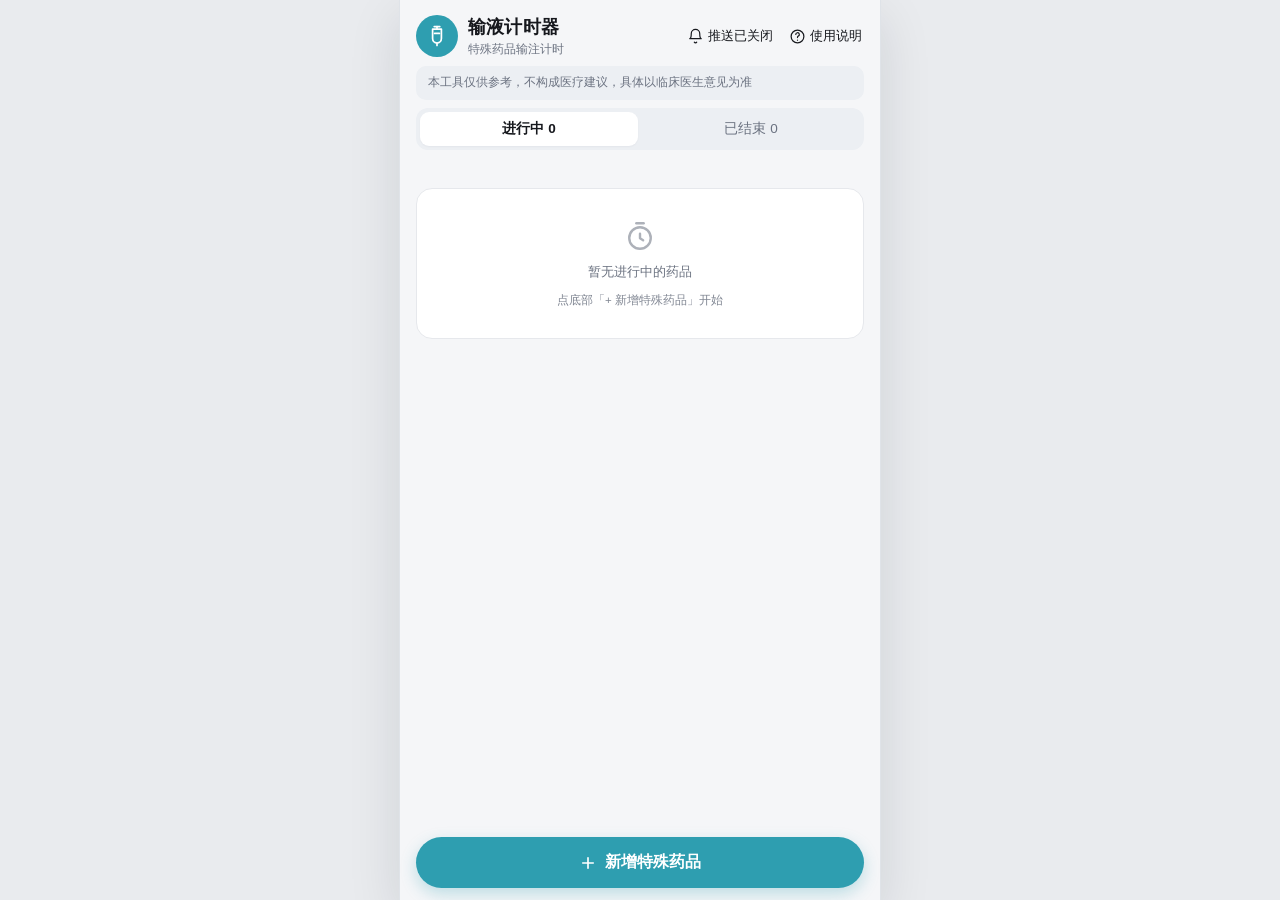
==== index.html @ cabc3329 "feat: 输液计时器网页端（监护台 / 新增药品 / 静脉输液规范参照）" ====
<!DOCTYPE html>
<html lang="zh-CN">
<head>
<meta charset="UTF-8" />
<meta name="viewport" content="width=device-width, initial-scale=1, viewport-fit=cover, maximum-scale=1, user-scalable=no" />
<meta name="theme-color" content="#2E9EB0" />
<meta name="apple-mobile-web-app-capable" content="yes" />
<meta name="mobile-web-app-capable" content="yes" />
<meta name="apple-mobile-web-app-status-bar-style" content="default" />
<meta name="apple-mobile-web-app-title" content="输液计时器" />
<meta name="description" content="特殊药品单瓶输液计时工具，数据仅存本机，不含患者信息" />
<title>输液计时器 · 特殊药品输注计时</title>
<link rel="manifest" href="./manifest.webmanifest" />
<link rel="apple-touch-icon" href="./icon.svg" />
<link rel="icon" href="./icon.svg" />
<link rel="stylesheet" href="./styles.css" />
</head>
<body>
<div class="app-shell" id="app">

  <!-- ==================== 监护台 ==================== -->
  <section class="view" id="view-monitor">

    <header class="app-header">
      <div class="brand">
        <span class="brand-icon" aria-hidden="true">
          <svg viewBox="0 0 24 24" fill="none" stroke="currentColor" stroke-width="1.7" stroke-linecap="round" stroke-linejoin="round">
            <path d="M9.2 2.6h5.6" />
            <path d="M12 2.6v1.6" />
            <path d="M7.6 5.2h8.8v9.4a4.4 4.4 0 0 1-4.4 4.4h0a4.4 4.4 0 0 1-4.4-4.4V5.2z" />
            <path d="M12 19v2.4" />
            <path d="M9.6 9.4h4.8" />
          </svg>
        </span>
        <div class="brand-text">
          <h1>输液计时器</h1>
          <p>特殊药品输注计时</p>
        </div>
      </div>
      <div class="header-actions">
        <button type="button" class="ghost-btn" id="btn-notify">
          <svg viewBox="0 0 24 24" fill="none" stroke="currentColor" stroke-width="1.7" stroke-linecap="round" stroke-linejoin="round" aria-hidden="true">
            <path d="M18 8a6 6 0 1 0-12 0c0 6-2 7-2 7h16s-2-1-2-7" />
            <path d="M10.3 20a2 2 0 0 0 3.4 0" />
          </svg>
          <span id="notify-text">开启推送</span>
        </button>
        <button type="button" class="ghost-btn" id="btn-help">
          <svg viewBox="0 0 24 24" fill="none" stroke="currentColor" stroke-width="1.7" stroke-linecap="round" stroke-linejoin="round" aria-hidden="true">
            <circle cx="12" cy="12" r="9" />
            <path d="M9.6 9.2a2.5 2.5 0 1 1 3.4 2.3c-.7.3-1 .9-1 1.6v.4" />
            <path d="M12 17.2h.01" />
          </svg>
          <span>使用说明</span>
        </button>
      </div>
    </header>

    <p class="disclaimer">本工具仅供参考，不构成医疗建议，具体以临床医生意见为准</p>

    <div class="a2hs" id="a2hs-tip" hidden>
      <span class="a2hs-icon" aria-hidden="true">
        <svg viewBox="0 0 24 24" fill="none" stroke="currentColor" stroke-width="1.7" stroke-linecap="round" stroke-linejoin="round">
          <path d="M12 15V3" /><path d="M8 7l4-4 4 4" /><path d="M5 15v4h14v-4" />
        </svg>
      </span>
      <span class="a2hs-text">Safari：点击分享按钮，选择“添加到主屏幕”</span>
      <button type="button" class="a2hs-close" id="a2hs-close" aria-label="关闭提示">
        <svg viewBox="0 0 24 24" fill="none" stroke="currentColor" stroke-width="1.9" stroke-linecap="round"><path d="M6 6l12 12M18 6L6 18" /></svg>
      </button>
    </div>

    <div class="segmented" id="tabs" role="tablist">
      <button type="button" class="seg-btn is-active" data-tab="active" role="tab">
        进行中 <span class="seg-num" id="cnt-active">0</span>
      </button>
      <button type="button" class="seg-btn" data-tab="done" role="tab">
        已结束 <span class="seg-num" id="cnt-done">0</span>
      </button>
    </div>

    <main class="scroll-area" id="list-scroll">
      <div class="inner">
        <div class="stats" id="stats" hidden>
          <div class="stat-card">
            <strong id="stat-count">0</strong>
            <span>已完成瓶数</span>
          </div>
          <div class="stat-card">
            <strong id="stat-avg">0min</strong>
            <span>平均单瓶用时</span>
          </div>
        </div>
        <div class="list" id="list"></div>
        <nav class="pager" id="pager" hidden>
          <button type="button" class="pager-btn" data-page="prev">‹ 上一页</button>
          <span class="pager-info" id="pager-info">1 / 1</span>
          <button type="button" class="pager-btn" data-page="next">下一页 ›</button>
        </nav>
      </div>
    </main>

    <footer class="bottom-bar">
      <button type="button" class="primary-pill" id="btn-add">
        <svg viewBox="0 0 24 24" fill="none" stroke="currentColor" stroke-width="2.2" stroke-linecap="round" aria-hidden="true"><path d="M12 5v14M5 12h14" /></svg>
        新增特殊药品
      </button>
    </footer>
  </section>

  <!-- ==================== 新增特殊药品 ==================== -->
  <section class="view" id="view-add" hidden>
    <header class="app-header app-header--compact">
      <button type="button" class="ghost-btn ghost-btn--icon" id="btn-back" aria-label="返回">
        <svg viewBox="0 0 24 24" fill="none" stroke="currentColor" stroke-width="1.9" stroke-linecap="round" stroke-linejoin="round"><path d="M15 5l-7 7 7 7" /></svg>
      </button>
      <div class="brand-text">
        <h1>新增特殊药品</h1>
        <p>仅记录药品信息，勿填患者信息</p>
      </div>
    </header>

    <main class="scroll-area" id="form-scroll">
      <div class="inner form">
        <div class="field">
          <label class="field-label" for="f-name">药品名称（可手动输入，或点右侧从规范库选择）</label>
          <div class="field-card picker-field">
            <input class="field-input" id="f-name" type="text" maxlength="12" autocomplete="off" placeholder="如：万古霉素" />
            <button type="button" class="picker-toggle" data-picker="drug" aria-haspopup="listbox" aria-expanded="false" aria-label="从规范库选择药品">
              <span class="picker-chevron" aria-hidden="true">
                <svg viewBox="0 0 24 24" fill="none" stroke="currentColor" stroke-width="2" stroke-linecap="round" stroke-linejoin="round"><path d="M6 9l6 6 6-6" /></svg>
              </span>
            </button>
          </div>
        </div>

        <div class="field">
          <label class="field-label" for="f-ml">总量（ml）</label>
          <div class="field-card">
            <input class="field-input" id="f-ml" type="text" inputmode="decimal" autocomplete="off" placeholder="如：250" />
          </div>
        </div>

        <!-- 输液规范参照：选中规范库药品后，按当前含量给出参照输注时间 -->
        <div class="spec-ref" id="spec-ref" hidden>
          <div class="spec-ref-head">
            <span class="spec-ref-title">
              <svg viewBox="0 0 24 24" fill="none" stroke="currentColor" stroke-width="1.8" stroke-linecap="round" stroke-linejoin="round" aria-hidden="true"><path d="M4 5.5h9M4 12h13M4 18.5h7" /><path d="M17 15l3 3-3 3" /></svg>
              输液规范参照
            </span>
            <span class="spec-ref-level" id="spec-ref-level"></span>
          </div>
          <div class="spec-ref-main">
            <span class="spec-ref-time" id="spec-ref-time">—</span>
            <span class="spec-ref-cap" id="spec-ref-cap"></span>
          </div>
          <div class="spec-ref-grid" id="spec-ref-grid"></div>
          <p class="spec-ref-note" id="spec-ref-note" hidden></p>
          <p class="spec-ref-warn" id="spec-ref-warn" hidden></p>
          <button type="button" class="spec-ref-apply" id="spec-ref-apply" hidden></button>
        </div>

        <div class="field">
          <label class="field-label" for="f-factor">滴系数（滴/ml）</label>
          <button type="button" class="field-card picker-trigger" data-picker="factor" aria-haspopup="listbox" aria-expanded="false">
            <span class="picker-value" id="view-factor">20</span>
            <span class="picker-chevron" aria-hidden="true">
              <svg viewBox="0 0 24 24" fill="none" stroke="currentColor" stroke-width="2" stroke-linecap="round" stroke-linejoin="round"><path d="M6 9l6 6 6-6" /></svg>
            </span>
          </button>
          <input type="hidden" id="f-factor" value="20" />
        </div>

        <div class="field">
          <label class="field-label" for="f-rate">滴速（滴/分，选填）</label>
          <div class="field-card">
            <input class="field-input" id="f-rate" type="text" inputmode="decimal" autocomplete="off" placeholder="如：50，填了自动算参考时长" />
          </div>
          <p class="field-tip" id="rate-tip" hidden></p>
        </div>

        <div class="field">
          <label class="field-label" for="f-duration">参考时长（填滴速后自动同步）</label>
          <button type="button" class="field-card picker-trigger" id="f-duration-card" data-picker="duration" aria-haspopup="listbox" aria-expanded="false">
            <span class="picker-value" id="view-duration">60 分钟</span>
            <span class="picker-chevron" aria-hidden="true">
              <svg viewBox="0 0 24 24" fill="none" stroke="currentColor" stroke-width="2" stroke-linecap="round" stroke-linejoin="round"><path d="M6 9l6 6 6-6" /></svg>
            </span>
          </button>
          <input type="hidden" id="f-duration" value="60" />
          <p class="field-auto" id="auto-duration" hidden></p>
        </div>

        <div class="field">
          <label class="field-label" for="f-alert">提前提醒</label>
          <button type="button" class="field-card picker-trigger" data-picker="alert" aria-haspopup="listbox" aria-expanded="false">
            <span class="picker-value" id="view-alert">还剩 5 分钟时提醒我</span>
            <span class="picker-chevron" aria-hidden="true">
              <svg viewBox="0 0 24 24" fill="none" stroke="currentColor" stroke-width="2" stroke-linecap="round" stroke-linejoin="round"><path d="M6 9l6 6 6-6" /></svg>
            </span>
          </button>
          <input type="hidden" id="f-alert" value="5" />
        </div>

        <button type="button" class="primary-btn" id="btn-create">创建监测</button>
        <p class="form-hint">标签自动编号（如 万古霉素-01），用于区分不同患者的同类药</p>
      </div>
    </main>
  </section>

</div>

<div class="picker-root" id="picker-root" hidden></div>
<div class="modal-root" id="modal-root" hidden></div>
<div class="toast-root" id="toast-root" aria-live="polite"></div>

<script src="./specs.js"></script>
<script src="./app.js"></script>
</body>
</html>
---- styles.css ----
/* =========================================================
   输液计时器 · 网页端（图片配色还原）
   - 主色青蓝（#2E9EB0），浅灰底 + 白卡片
   - 语义色沿用资料包 token，色值按截图校准
   ========================================================= */
:root {
  /* —— 语义色 —— */
  --background: #f5f6f8;
  --foreground: #16181d;
  --card: #ffffff;
  --card-foreground: #16181d;
  --primary: #2e9eb0;
  --primary-press: #268699;
  --primary-soft: #e7f3f6;
  --primary-foreground: #ffffff;
  --secondary: #f1f3f6;
  --secondary-foreground: #16181d;
  --muted: #eceff3;
  --muted-foreground: #6b7280;
  --destructive: #d5372c;
  --destructive-press: #bf2f25;
  --destructive-foreground: #ffffff;
  --success: #22c55e;
  --success-foreground: #ffffff;
  --warning: #f59e0b;
  --border: #e6e8ec;
  --track: #e9edf0;
  --radius: 12px;
  --radius-lg: 16px;
  --shadow-card: 0 1px 2px rgba(16, 24, 40, 0.04);
  --safe-bottom: env(safe-area-inset-bottom, 0px);
}

* { box-sizing: border-box; -webkit-tap-highlight-color: transparent; }

/* hidden 属性优先级兜底：flex/grid 布局会覆盖 UA 的 display:none */
[hidden] { display: none !important; }

html, body {
  margin: 0;
  padding: 0;
  height: 100%;
  background: #e9ebee;
}

body {
  font-family: -apple-system, BlinkMacSystemFont, "PingFang SC", "Hiragino Sans GB",
    "Microsoft YaHei", "Helvetica Neue", Helvetica, Arial, sans-serif;
  color: var(--foreground);
  font-size: 15px;
  line-height: 1.45;
  -webkit-font-smoothing: antialiased;
}

button { font-family: inherit; cursor: pointer; border: none; background: none; color: inherit; padding: 0; }
input, select { font: inherit; color: inherit; }
svg { width: 100%; height: 100%; display: block; }

.num, .timer, .badge, .stat-card strong { font-variant-numeric: tabular-nums; font-feature-settings: "tnum"; }

/* ===================== 页面骨架 ===================== */
.app-shell {
  position: relative;
  width: 100%;
  max-width: 480px;
  margin: 0 auto;
  background: var(--background);
  min-height: 100vh;
  min-height: 100dvh;
  overflow: hidden;
}

.view {
  display: flex;
  flex-direction: column;
  height: 100dvh;
  background: var(--background);
}

/* ===================== 顶部标题栏 ===================== */
.app-header {
  display: flex;
  align-items: center;
  gap: 10px;
  padding: 14px 16px 8px;
  background: var(--background);
}

.app-header--compact { padding-bottom: 10px; }

.brand { display: flex; align-items: center; gap: 10px; flex: 1; min-width: 0; }

.brand-icon {
  width: 42px;
  height: 42px;
  flex: none;
  padding: 9px;
  border-radius: 50%;
  background: var(--primary);
  color: #fff;
}

.brand-text { min-width: 0; }
.brand-text h1 {
  margin: 0;
  font-size: 18px;
  font-weight: 700;
  letter-spacing: 0.2px;
}
.brand-text p {
  margin: 1px 0 0;
  font-size: 12px;
  color: var(--muted-foreground);
}

.header-actions { display: flex; align-items: center; gap: 12px; flex: none; }

.ghost-btn {
  display: inline-flex;
  align-items: center;
  gap: 4px;
  font-size: 12.5px;
  color: var(--foreground);
  padding: 4px 2px;
  border-radius: 8px;
}
.ghost-btn svg { width: 17px; height: 17px; flex: none; }
.ghost-btn:active { opacity: 0.6; }
.ghost-btn.is-on { color: var(--primary); font-weight: 600; }
.ghost-btn--icon { padding: 6px; }
.ghost-btn--icon svg { width: 22px; height: 22px; }

/* ===================== 免责声明 / 提示条 ===================== */
.disclaimer {
  margin: 0 16px 8px;
  padding: 8px 12px;
  background: var(--muted);
  border-radius: 10px;
  font-size: 12px;
  color: var(--muted-foreground);
}

.a2hs {
  display: flex;
  align-items: center;
  gap: 8px;
  margin: 0 16px 10px;
  padding: 10px 12px;
  background: var(--primary-soft);
  border: 1px solid #cfe8ee;
  border-radius: 10px;
  font-size: 12.5px;
  color: #1f6b7a;
}
.a2hs-icon { width: 17px; height: 17px; flex: none; }
.a2hs-text { flex: 1; }
.a2hs-close { width: 16px; height: 16px; flex: none; color: #1f6b7a; opacity: 0.75; }

/* ===================== 分段控件 ===================== */
.segmented {
  display: flex;
  gap: 4px;
  margin: 0 16px 10px;
  padding: 4px;
  background: var(--muted);
  border-radius: 12px;
}
.seg-btn {
  flex: 1;
  padding: 8px 6px;
  border-radius: 9px;
  font-size: 13.5px;
  color: var(--muted-foreground);
  font-weight: 500;
  transition: background 0.15s ease, color 0.15s ease;
}
.seg-btn.is-active {
  background: var(--card);
  color: var(--foreground);
  font-weight: 700;
  box-shadow: var(--shadow-card);
}
.seg-num { font-variant-numeric: tabular-nums; }

/* ===================== 列表滚动区 ===================== */
.scroll-area { flex: 1; overflow-y: auto; -webkit-overflow-scrolling: touch; }
.scroll-area .inner { padding: 2px 16px 18px; }
.scroll-area::-webkit-scrollbar { width: 0; }

.list { display: flex; flex-direction: column; gap: 8px; }

/* ===================== 统计卡（已结束） ===================== */
.stats { display: flex; gap: 10px; margin-bottom: 10px; }
.stat-card {
  flex: 1;
  background: var(--card);
  border: 1px solid var(--border);
  border-radius: var(--radius);
  padding: 12px 10px;
  text-align: center;
  box-shadow: var(--shadow-card);
}
.stat-card strong { display: block; font-size: 22px; font-weight: 700; }
.stat-card span { font-size: 11.5px; color: var(--muted-foreground); }

/* ===================== 空状态 ===================== */
.empty {
  display: flex;
  flex-direction: column;
  align-items: center;
  gap: 10px;
  margin-top: 26px;
  padding: 30px 16px;
  background: var(--card);
  border: 1px solid var(--border);
  border-radius: var(--radius-lg);
  color: var(--muted-foreground);
  font-size: 13px;
}
.empty svg { width: 34px; height: 34px; opacity: 0.55; }
.empty small { font-size: 11.5px; opacity: 0.85; }

/* ===================== 紧凑卡片 ===================== */
.card-mini {
  display: flex;
  align-items: center;
  justify-content: space-between;
  gap: 10px;
  padding: 11px 14px;
  background: var(--card);
  border: 1px solid var(--border);
  border-radius: var(--radius);
  box-shadow: var(--shadow-card);
  text-align: left;
  width: 100%;
}
.card-mini:active { background: #fafbfc; }
.card-mini-left { display: flex; align-items: center; gap: 8px; min-width: 0; }
.card-mini-name {
  font-size: 14.5px;
  font-weight: 600;
  white-space: nowrap;
  overflow: hidden;
  text-overflow: ellipsis;
}
.card-mini-right { display: flex; align-items: center; gap: 8px; flex: none; }
.card-mini-time { font-size: 12.5px; color: var(--muted-foreground); }
.card-mini-chevron { width: 15px; height: 15px; color: #b6bcc6; flex: none; }

/* ===================== 状态点 / 徽章 ===================== */
.dot { width: 8px; height: 8px; border-radius: 50%; flex: none; background: var(--muted-foreground); }
.dot--pending { background: var(--success); }
.dot--running { background: var(--warning); }
.dot--done { background: #a8b0bb; }

.badge {
  display: inline-flex;
  align-items: center;
  padding: 1px 7px;
  border-radius: 7px;
  background: var(--secondary);
  border: 1px solid var(--border);
  font-size: 11px;
  color: var(--muted-foreground);
  flex: none;
}

/* ===================== 展开大卡片 ===================== */
.card {
  background: var(--card);
  border: 1px solid var(--border);
  border-radius: var(--radius-lg);
  padding: 14px 16px 16px;
  box-shadow: var(--shadow-card);
}
.card-head {
  display: flex;
  align-items: center;
  gap: 8px;
  width: 100%;
  padding-bottom: 12px;
  border-bottom: 1px solid var(--border);
  text-align: left;
}
.card-name { font-size: 17px; font-weight: 700; flex: 1; min-width: 0; }
.card-head-time { font-size: 14px; font-weight: 600; color: var(--foreground); flex: none; }
.card-head-chevron { width: 16px; height: 16px; color: #b6bcc6; flex: none; }

.spec-grid {
  display: grid;
  grid-template-columns: 1fr 1fr;
  gap: 8px 12px;
  padding: 12px 0 4px;
}
.spec-item { font-size: 13px; color: var(--muted-foreground); }
.spec-item b { font-weight: 500; color: #4b5563; }

.timer {
  display: block;
  text-align: center;
  font-size: 46px;
  line-height: 1.15;
  font-weight: 700;
  letter-spacing: 1px;
  margin: 6px 0 12px;
}
.timer--done { font-size: 22px; margin: 4px 0 12px; }

.progress {
  height: 8px;
  border-radius: 999px;
  background: var(--track);
  overflow: hidden;
  margin-bottom: 10px;
}
.progress > i {
  display: block;
  height: 100%;
  width: 0;
  border-radius: 999px;
  background: var(--primary);
  transition: width 0.4s linear;
}

.meta-row {
  display: flex;
  align-items: center;
  justify-content: space-between;
  gap: 10px;
  font-size: 13px;
  color: var(--muted-foreground);
  margin-bottom: 14px;
}
.meta-row .meta-right { text-align: right; }
.meta-row .over { color: var(--destructive); }

.card-actions { display: flex; gap: 10px; }
.btn-soft {
  display: inline-flex;
  align-items: center;
  justify-content: center;
  gap: 6px;
  padding: 12px 14px;
  border-radius: 11px;
  border: 1px solid var(--border);
  background: var(--card);
  font-size: 14px;
  font-weight: 500;
  color: var(--foreground);
  flex: 0 0 auto;
}
.btn-soft svg { width: 16px; height: 16px; }
.btn-soft:active { background: var(--secondary); }
.btn-block { flex: 1; }

.btn-danger {
  display: inline-flex;
  align-items: center;
  justify-content: center;
  gap: 6px;
  flex: 1;
  padding: 12px 14px;
  border-radius: 11px;
  background: var(--destructive);
  color: var(--destructive-foreground);
  font-size: 14.5px;
  font-weight: 600;
}
.btn-danger svg { width: 14px; height: 14px; }
.btn-danger:active { background: var(--destructive-press); }

.btn-success {
  display: inline-flex;
  align-items: center;
  justify-content: center;
  gap: 6px;
  flex: 1;
  padding: 12px 14px;
  border-radius: 11px;
  background: var(--success);
  color: var(--success-foreground);
  font-size: 14.5px;
  font-weight: 600;
}
.btn-success:active { filter: brightness(0.94); }

/* ===================== 分页 ===================== */
.pager {
  display: flex;
  align-items: center;
  justify-content: center;
  gap: 14px;
  margin-top: 14px;
}
.pager-btn {
  padding: 8px 14px;
  border-radius: 9px;
  background: var(--secondary);
  font-size: 13px;
  color: var(--foreground);
}
.pager-btn:disabled { color: #b6bcc6; opacity: 0.8; }
.pager-info { font-size: 12.5px; color: var(--muted-foreground); }

/* ===================== 底部固定按钮 ===================== */
.bottom-bar {
  flex: none;
  padding: 10px 16px calc(12px + var(--safe-bottom));
  background: linear-gradient(180deg, rgba(245, 246, 248, 0.7), var(--background) 40%);
}
.primary-pill {
  display: flex;
  align-items: center;
  justify-content: center;
  gap: 8px;
  width: 100%;
  padding: 15px;
  border-radius: 999px;
  background: var(--primary);
  color: var(--primary-foreground);
  font-size: 16px;
  font-weight: 600;
  box-shadow: 0 6px 16px rgba(46, 158, 176, 0.28);
}
.primary-pill svg { width: 18px; height: 18px; }
.primary-pill:active { background: var(--primary-press); }

/* ===================== 表单页 ===================== */
.form { display: flex; flex-direction: column; gap: 16px; padding-bottom: 24px; }
.field { display: flex; flex-direction: column; gap: 8px; }
.field-label { font-size: 13.5px; font-weight: 600; color: #2b3038; }
.field-card {
  background: var(--card);
  border: 1px solid var(--border);
  border-radius: var(--radius);
  padding: 13px 14px;
  box-shadow: var(--shadow-card);
}
.field-card:focus-within { border-color: var(--primary); }
.field-input { width: 100%; border: none; outline: none; background: transparent; font-size: 15px; }
.field-input::placeholder { color: #9aa1ac; }
.field-select {
  width: 100%;
  border: none;
  outline: none;
  background: transparent;
  font-size: 15px;
  appearance: none;
  -webkit-appearance: none;
  background-image: linear-gradient(45deg, transparent 50%, #98a0ab 50%), linear-gradient(135deg, #98a0ab 50%, transparent 50%);
  background-position: calc(100% - 15px) 50%, calc(100% - 10px) 50%;
  background-size: 5px 5px, 5px 5px;
  background-repeat: no-repeat;
  padding-right: 26px;
}
.field-tip, .field-auto {
  margin: 0;
  font-size: 12.5px;
  color: var(--primary);
  font-weight: 500;
}
.field-card--auto { border-color: #cfe8ee; }
.primary-btn {
  margin-top: 4px;
  width: 100%;
  padding: 15px;
  border-radius: var(--radius);
  background: var(--primary);
  color: var(--primary-foreground);
  font-size: 16px;
  font-weight: 600;
}
.primary-btn:active { background: var(--primary-press); }
.form-hint {
  margin: 0;
  text-align: center;
  font-size: 12px;
  color: var(--muted-foreground);
}

/* ===================== 弹窗 ===================== */
.modal-root {
  position: fixed;
  inset: 0;
  z-index: 200;
  display: flex;
  align-items: center;
  justify-content: center;
  padding: 24px;
  background: rgba(15, 23, 42, 0.42);
  animation: fade 0.16s ease;
}
.modal {
  width: 100%;
  max-width: 340px;
  background: var(--card);
  border-radius: 16px;
  padding: 20px 18px 14px;
  animation: pop 0.18s ease;
}
.modal h2 { margin: 0 0 8px; font-size: 16.5px; font-weight: 700; text-align: center; }
.modal .modal-body {
  margin: 0 0 16px;
  font-size: 14px;
  color: #3f4550;
  text-align: center;
  white-space: pre-line;
  line-height: 1.6;
}
.modal .modal-body strong { color: var(--primary); }
.modal-actions { display: flex; gap: 10px; }
.modal-btn {
  flex: 1;
  padding: 12px;
  border-radius: 11px;
  background: var(--secondary);
  font-size: 15px;
  font-weight: 500;
}
.modal-btn--primary { background: var(--primary); color: var(--primary-foreground); font-weight: 600; }
.modal-btn--danger { background: var(--destructive); color: var(--destructive-foreground); font-weight: 600; }
.modal-btn:active { opacity: 0.88; }

@keyframes fade { from { opacity: 0; } to { opacity: 1; } }
@keyframes pop { from { opacity: 0; transform: scale(0.94); } to { opacity: 1; transform: scale(1); } }

/* ===================== 轻提示 ===================== */
.toast-root {
  position: fixed;
  left: 50%;
  bottom: calc(96px + var(--safe-bottom));
  transform: translateX(-50%);
  z-index: 300;
  display: flex;
  flex-direction: column;
  gap: 8px;
  align-items: center;
  pointer-events: none;
  width: max-content;
  max-width: 88vw;
}
.toast {
  padding: 10px 16px;
  border-radius: 999px;
  background: rgba(23, 27, 33, 0.9);
  color: #fff;
  font-size: 13.5px;
  text-align: center;
  animation: toast-in 0.2s ease;
}
.toast--ok { background: rgba(17, 138, 62, 0.95); }
@keyframes toast-in { from { opacity: 0; transform: translateY(8px); } to { opacity: 1; transform: translateY(0); } }

/* ===================== 自定义滑动选择器 ===================== */
.picker-trigger {
  display: flex;
  align-items: center;
  gap: 10px;
  width: 100%;
  text-align: left;
  font-size: 15px;
  color: inherit;
}
.picker-trigger[aria-expanded="true"] { border-color: var(--primary); }
.picker-value {
  flex: 1;
  min-width: 0;
  overflow: hidden;
  text-overflow: ellipsis;
  white-space: nowrap;
}
.picker-chevron {
  width: 16px;
  height: 16px;
  flex: none;
  color: #98a0ab;
  transition: transform 0.2s ease;
}
.picker-trigger[aria-expanded="true"] .picker-chevron { transform: rotate(180deg); }

/* 药品名称：手动输入 + 规范库选择合并为一个控件 */
.picker-field { display: flex; align-items: center; gap: 8px; }
.picker-field .field-input { flex: 1; min-width: 0; }
.picker-toggle {
  display: flex;
  align-items: center;
  justify-content: center;
  width: 30px;
  height: 30px;
  margin: -4px -5px -4px 0;
  flex: none;
  border-radius: 8px;
  color: #98a0ab;
}
.picker-toggle:active { background: var(--secondary); }
.picker-toggle .picker-chevron { width: 16px; height: 16px; }
.picker-toggle[aria-expanded="true"] .picker-chevron { transform: rotate(180deg); }

.picker-root {
  position: fixed;
  inset: 0;
  z-index: 250;
  display: flex;
  align-items: flex-end;
  justify-content: center;
  background: rgba(15, 23, 42, 0.42);
}
/* 遮罩默认就是可见的：打开不依赖过渡，杜绝「面板透明却拦截点击」 */
.picker-root.is-closing {
  opacity: 0;
  transition: opacity 0.18s ease;
}

.picker-sheet {
  display: flex;
  flex-direction: column;
  width: 100%;
  max-width: 480px;
  max-height: 78vh;
  padding: 8px 0 calc(6px + var(--safe-bottom));
  background: var(--card);
  border-radius: 18px 18px 0 0;
  box-shadow: 0 -12px 40px rgba(16, 24, 40, 0.18);
  transform: translateY(100%);
  transition: transform 0.26s cubic-bezier(0.32, 0.72, 0, 1);
}
.picker-root.is-open .picker-sheet { transform: translateY(0); }

.picker-grabber {
  display: block;
  width: 40px;
  height: 4px;
  margin: 2px auto 6px;
  border-radius: 999px;
  background: #e0e4ea;
}
.picker-head {
  display: flex;
  align-items: center;
  gap: 10px;
  padding: 2px 16px 10px;
  border-bottom: 1px solid var(--border);
}
.picker-title { flex: 1; font-size: 14.5px; font-weight: 600; color: #2b3038; }
.picker-close {
  width: 26px;
  height: 26px;
  flex: none;
  padding: 5px;
  border-radius: 50%;
  color: var(--muted-foreground);
}
.picker-close:active { background: var(--secondary); }

.picker-list {
  position: relative; /* 让选中项 offsetTop 以列表为参照，打开时才能定位到当前值 */
  max-height: 52vh;
  padding: 6px 8px 4px;
  overflow-y: auto;
  -webkit-overflow-scrolling: touch;
  overscroll-behavior: contain;
  scroll-snap-type: y proximity;
}
.picker-list::-webkit-scrollbar { width: 0; }

.picker-group {
  padding: 8px 10px 4px;
  font-size: 11.5px;
  font-weight: 600;
  letter-spacing: 0.3px;
  color: var(--muted-foreground);
}

.picker-item {
  display: flex;
  align-items: center;
  gap: 10px;
  width: 100%;
  padding: 11px 12px;
  border-radius: 11px;
  text-align: left;
  scroll-snap-align: center;
  transition: background 0.15s ease;
}
.picker-item:active { background: var(--secondary); }
.picker-item.is-selected { background: var(--primary-soft); }
.picker-item-body { flex: 1; min-width: 0; }
.picker-item-label { display: block; font-size: 15px; font-weight: 500; color: var(--foreground); }
.picker-item.is-selected .picker-item-label { color: var(--primary); font-weight: 600; }
.picker-item-hint { display: block; margin-top: 2px; font-size: 12px; color: var(--muted-foreground); }
.picker-item-check {
  width: 17px;
  height: 17px;
  flex: none;
  color: var(--primary);
  opacity: 0;
  transition: opacity 0.15s ease;
}
.picker-item.is-selected .picker-item-check { opacity: 1; }

.picker-foot { padding: 8px 16px 2px; text-align: center; }
.picker-hint { font-size: 11.5px; color: var(--muted-foreground); }



/* ===================== 输液规范参照（表单） ===================== */
.spec-ref {
  display: flex;
  flex-direction: column;
  gap: 10px;
  padding: 14px;
  background: var(--card);
  border: 1px solid #d9e9ee;
  border-radius: var(--radius);
  box-shadow: var(--shadow-card);
}
.spec-ref-head { display: flex; align-items: center; gap: 8px; }
.spec-ref-title {
  display: inline-flex;
  align-items: center;
  gap: 5px;
  font-size: 13px;
  font-weight: 600;
  color: var(--primary);
}
.spec-ref-title svg { width: 15px; height: 15px; flex: none; }
.spec-ref-level {
  margin-left: auto;
  padding: 3px 9px;
  border-radius: 999px;
  background: var(--primary-soft);
  color: var(--primary);
  font-size: 11.5px;
  font-weight: 600;
}
.spec-ref-level[data-tone="care"] { background: #fef3e2; color: #b45309; }
.spec-ref-level[data-tone="slow"] { background: #fdeaea; color: var(--destructive); }

.spec-ref-main { display: flex; align-items: baseline; gap: 8px; flex-wrap: wrap; }
.spec-ref-time {
  font-size: 23px;
  font-weight: 700;
  color: var(--foreground);
  font-variant-numeric: tabular-nums;
}
.spec-ref-cap { font-size: 12.5px; color: var(--muted-foreground); }

.spec-ref-grid { display: flex; flex-direction: column; gap: 6px; }
.spec-ref-row { display: flex; gap: 10px; font-size: 12.5px; }
.spec-ref-row span { flex: none; width: 62px; color: var(--muted-foreground); }
.spec-ref-row b { flex: 1; min-width: 0; font-weight: 500; color: #4b5563; }

.spec-ref-note { margin: 0; font-size: 12px; line-height: 1.55; color: #6b7280; }
.spec-ref-warn { margin: 0; font-size: 12px; line-height: 1.55; color: var(--destructive); }

.spec-ref-apply {
  align-self: flex-start;
  padding: 8px 14px;
  border-radius: 10px;
  background: var(--primary-soft);
  color: var(--primary);
  font-size: 13px;
  font-weight: 600;
}
.spec-ref-apply:active { background: #d8ecf1; }

/* 卡片内规范参照行 */
.card-spec-ref {
  display: flex;
  align-items: flex-start;
  gap: 8px;
  flex-wrap: wrap;
  margin: 2px 0 10px;
  padding: 8px 10px;
  border-radius: 10px;
  background: var(--primary-soft);
  font-size: 12px;
  line-height: 1.5;
  color: #35606b;
}
.card-spec-ref-tag { flex: none; font-weight: 600; color: var(--primary); }
.card-spec-ref-text { flex: 1; min-width: 0; }
.card-spec-ref-time {
  flex: none;
  font-weight: 600;
  color: var(--primary);
  font-variant-numeric: tabular-nums;
}

/* ===================== 宽屏（桌面预览） ===================== */
@media (min-width: 481px) {
  .app-shell { box-shadow: 0 0 0 1px #dfe3e8, 0 18px 50px rgba(16, 24, 40, 0.12); }
}
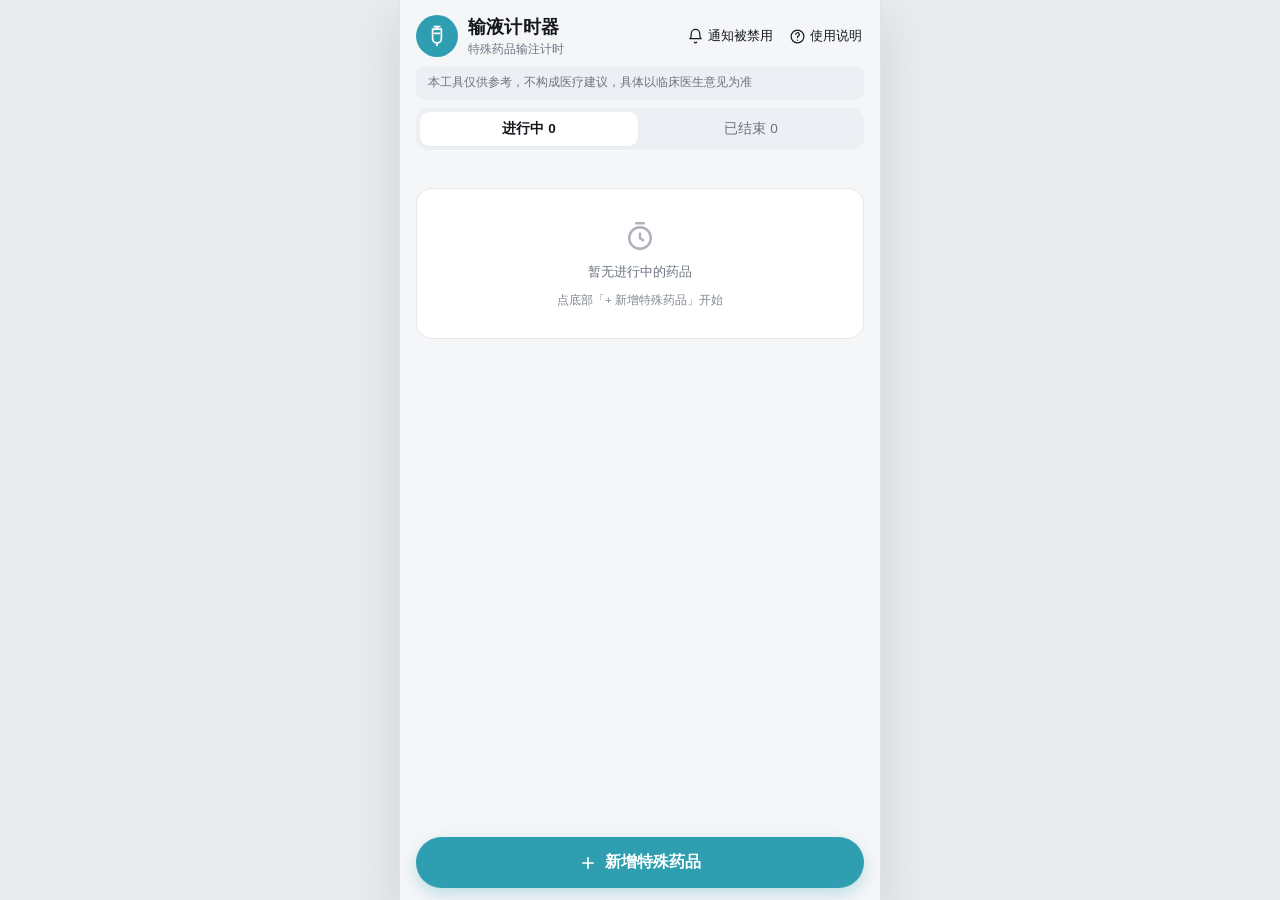
==== commit 4149e053: "feat(alarm): 到点闹钟响铃（Web Audio 合成铃声 + 震动 + 全屏停止面板 + 贪睡 + 铃声切换）" ====
--- a/index.html
+++ b/index.html
@@ -43,7 +43,7 @@
             <path d="M18 8a6 6 0 1 0-12 0c0 6-2 7-2 7h16s-2-1-2-7" />
             <path d="M10.3 20a2 2 0 0 0 3.4 0" />
           </svg>
-          <span id="notify-text">开启推送</span>
+          <span id="notify-text">开启提醒</span>
         </button>
         <button type="button" class="ghost-btn" id="btn-help">
           <svg viewBox="0 0 24 24" fill="none" stroke="currentColor" stroke-width="1.7" stroke-linecap="round" stroke-linejoin="round" aria-hidden="true">
@@ -210,6 +210,31 @@
 
 </div>
 
+<!-- ==================== 到点响铃（闹钟） ==================== -->
+<div class="alarm-root" id="alarm-root" hidden>
+  <div class="alarm-card" role="alertdialog" aria-modal="true" aria-labelledby="alarm-title">
+    <span class="alarm-bell" aria-hidden="true">
+      <svg viewBox="0 0 24 24" fill="none" stroke="currentColor" stroke-width="1.7" stroke-linecap="round" stroke-linejoin="round">
+        <path d="M18 8a6 6 0 1 0-12 0c0 6-2 7-2 7h16s-2-1-2-7" />
+        <path d="M10.3 20a2 2 0 0 0 3.4 0" />
+      </svg>
+    </span>
+    <p class="alarm-kicker">参考时长已到</p>
+    <h2 class="alarm-title" id="alarm-title">—</h2>
+    <p class="alarm-sub" id="alarm-sub"></p>
+    <div class="alarm-times">
+      <div><strong class="num" id="alarm-elapsed">00:00</strong><span>已输注</span></div>
+      <div><strong class="num" id="alarm-over">00:00</strong><span>超出参考</span></div>
+    </div>
+    <button type="button" class="alarm-stop" id="alarm-stop">停止响铃</button>
+    <div class="alarm-rows">
+      <button type="button" class="alarm-btn" id="alarm-snooze">5 分钟后提醒</button>
+      <button type="button" class="alarm-btn" id="alarm-sound">铃声：经典闹钟</button>
+    </div>
+    <button type="button" class="alarm-ics" id="alarm-ics">导出日历提醒（后台兜底）</button>
+  </div>
+</div>
+
 <div class="picker-root" id="picker-root" hidden></div>
 <div class="modal-root" id="modal-root" hidden></div>
 <div class="toast-root" id="toast-root" aria-live="polite"></div>
--- a/styles.css
+++ b/styles.css
@@ -349,7 +349,7 @@
   color: var(--foreground);
   flex: 0 0 auto;
 }
-.btn-soft svg { width: 16px; height: 16px; }
+.btn-soft svg { width: 16px; height: 16px; flex: none; }
 .btn-soft:active { background: var(--secondary); }
 .btn-block { flex: 1; }
 
@@ -366,7 +366,7 @@
   font-size: 14.5px;
   font-weight: 600;
 }
-.btn-danger svg { width: 14px; height: 14px; }
+.btn-danger svg { width: 15px; height: 15px; flex: none; }
 .btn-danger:active { background: var(--destructive-press); }
 
 .btn-success {
@@ -382,6 +382,7 @@
   font-size: 14.5px;
   font-weight: 600;
 }
+.btn-success svg { width: 17px; height: 17px; flex: none; }
 .btn-success:active { filter: brightness(0.94); }
 
 /* ===================== 分页 ===================== */
@@ -523,6 +524,93 @@
 
 @keyframes fade { from { opacity: 0; } to { opacity: 1; } }
 @keyframes pop { from { opacity: 0; transform: scale(0.94); } to { opacity: 1; transform: scale(1); } }
+
+/* ===================== 到点响铃（闹钟） ===================== */
+.alarm-root {
+  position: fixed;
+  inset: 0;
+  z-index: 400;
+  display: flex;
+  align-items: center;
+  justify-content: center;
+  padding: 22px;
+  background: rgba(15, 23, 42, 0.72);
+}
+.alarm-card {
+  width: 100%;
+  max-width: 340px;
+  padding: 24px 20px 18px;
+  border-radius: 20px;
+  background: var(--card);
+  text-align: center;
+  box-shadow: 0 20px 60px rgba(15, 23, 42, 0.35);
+  animation: pop 0.2s ease;
+}
+.alarm-bell {
+  display: inline-flex;
+  align-items: center;
+  justify-content: center;
+  width: 58px;
+  height: 58px;
+  padding: 13px;
+  border-radius: 50%;
+  background: var(--destructive);
+  color: #fff;
+  animation: bell-pulse 1.1s ease-in-out infinite;
+}
+.alarm-kicker {
+  margin: 12px 0 0;
+  font-size: 12.5px;
+  font-weight: 600;
+  letter-spacing: 0.4px;
+  color: var(--destructive);
+}
+.alarm-title { margin: 4px 0 0; font-size: 21px; font-weight: 700; }
+.alarm-sub { margin: 4px 0 0; font-size: 12.5px; color: var(--muted-foreground); }
+
+.alarm-times { display: flex; gap: 10px; margin: 16px 0 18px; }
+.alarm-times > div {
+  flex: 1;
+  padding: 10px 6px;
+  border-radius: 12px;
+  background: var(--secondary);
+}
+.alarm-times strong { display: block; font-size: 19px; font-weight: 700; font-variant-numeric: tabular-nums; }
+.alarm-times span { font-size: 11.5px; color: var(--muted-foreground); }
+
+.alarm-stop {
+  width: 100%;
+  padding: 15px;
+  border-radius: 13px;
+  background: var(--destructive);
+  color: var(--destructive-foreground);
+  font-size: 17px;
+  font-weight: 700;
+}
+.alarm-stop:active { background: var(--destructive-press); }
+
+.alarm-rows { display: flex; gap: 8px; margin-top: 10px; }
+.alarm-btn {
+  flex: 1;
+  padding: 11px 8px;
+  border-radius: 11px;
+  background: var(--secondary);
+  font-size: 13px;
+  font-weight: 500;
+}
+.alarm-btn:active { background: var(--muted); }
+
+.alarm-ics {
+  margin-top: 12px;
+  font-size: 12px;
+  color: var(--muted-foreground);
+  text-decoration: underline;
+}
+
+@keyframes bell-pulse {
+  0%, 100% { transform: scale(1); box-shadow: 0 0 0 0 rgba(213, 55, 44, 0.45); }
+  50% { transform: scale(1.06); box-shadow: 0 0 0 12px rgba(213, 55, 44, 0); }
+}
 
 /* ===================== 轻提示 ===================== */
 .toast-root {
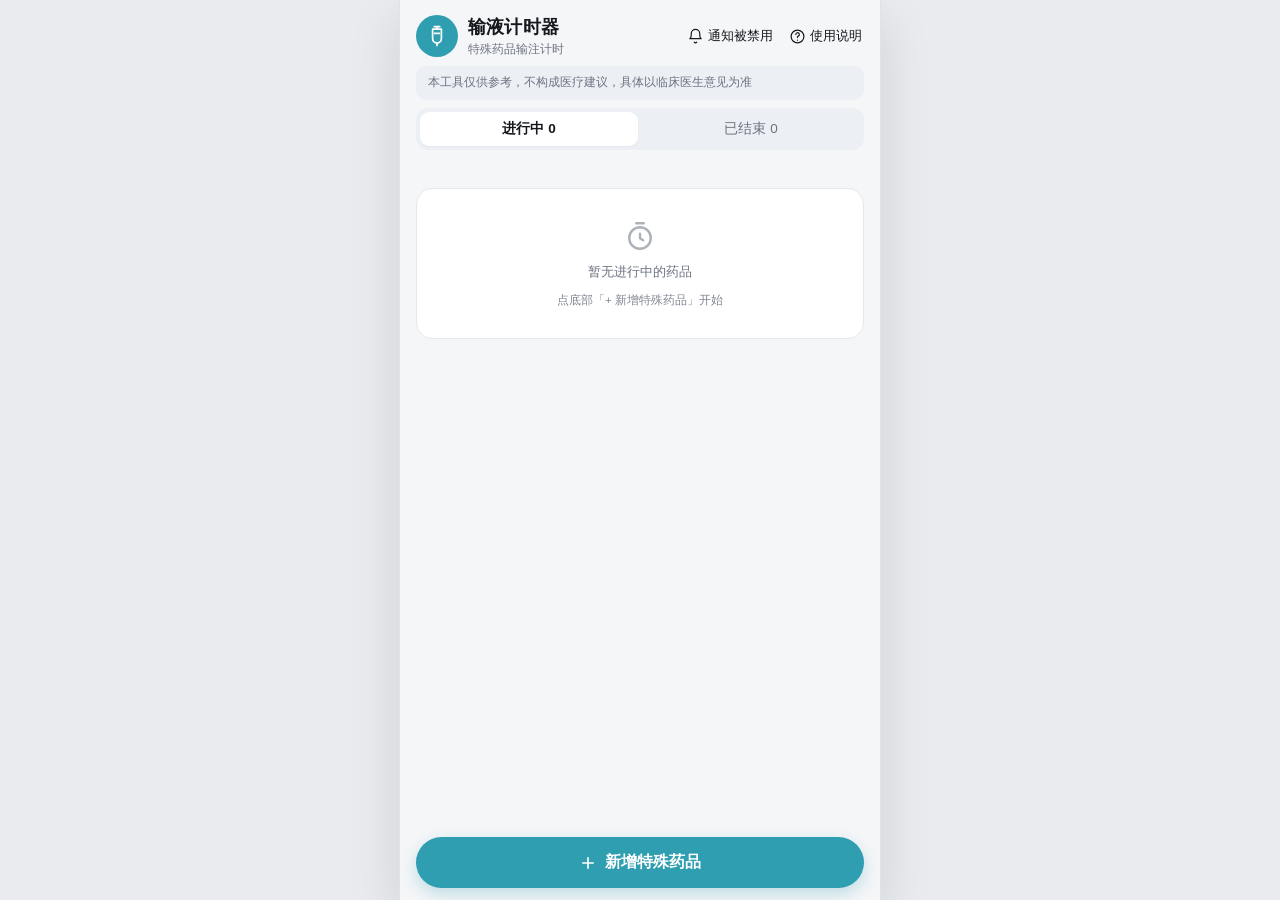
==== commit 6183f256: "feat(alarm): 只保留急促警报铃声并把响度提到满刻度(90%)；响铃页改为音量档位切换" ====
--- a/index.html
+++ b/index.html
@@ -229,7 +229,7 @@
     <button type="button" class="alarm-stop" id="alarm-stop">停止响铃</button>
     <div class="alarm-rows">
       <button type="button" class="alarm-btn" id="alarm-snooze">5 分钟后提醒</button>
-      <button type="button" class="alarm-btn" id="alarm-sound">铃声：经典闹钟</button>
+      <button type="button" class="alarm-btn" id="alarm-sound">音量：最大</button>
     </div>
     <button type="button" class="alarm-ics" id="alarm-ics">导出日历提醒（后台兜底）</button>
   </div>
--- a/styles.css
+++ b/styles.css
@@ -519,6 +519,38 @@
   font-weight: 500;
 }
 .modal-btn--primary { background: var(--primary); color: var(--primary-foreground); font-weight: 600; }
+
+/* 提醒设置面板 */
+.modal--settings { max-width: 360px; text-align: left; }
+.set-row {
+  display: flex;
+  align-items: center;
+  justify-content: space-between;
+  gap: 10px;
+  margin-top: 14px;
+  font-size: 13.5px;
+}
+.set-row b { flex: none; font-size: 12.5px; font-weight: 600; color: var(--muted-foreground); }
+.set-wide { width: 100%; margin-top: 10px; }
+.set-label { display: block; margin: 10px 0 6px; font-size: 12px; color: var(--muted-foreground); }
+.set-input {
+  width: 100%;
+  padding: 11px 12px;
+  border: 1px solid var(--border);
+  border-radius: 10px;
+  background: var(--card);
+  font-size: 14px;
+  outline: none;
+}
+.set-input:focus { border-color: var(--primary); }
+.set-actions { display: flex; gap: 8px; margin-top: 10px; }
+.set-hint {
+  margin: 10px 0 0;
+  font-size: 11.5px;
+  line-height: 1.55;
+  color: var(--muted-foreground);
+}
+.set-hint.is-ok { color: var(--success); }
 .modal-btn--danger { background: var(--destructive); color: var(--destructive-foreground); font-weight: 600; }
 .modal-btn:active { opacity: 0.88; }
 
